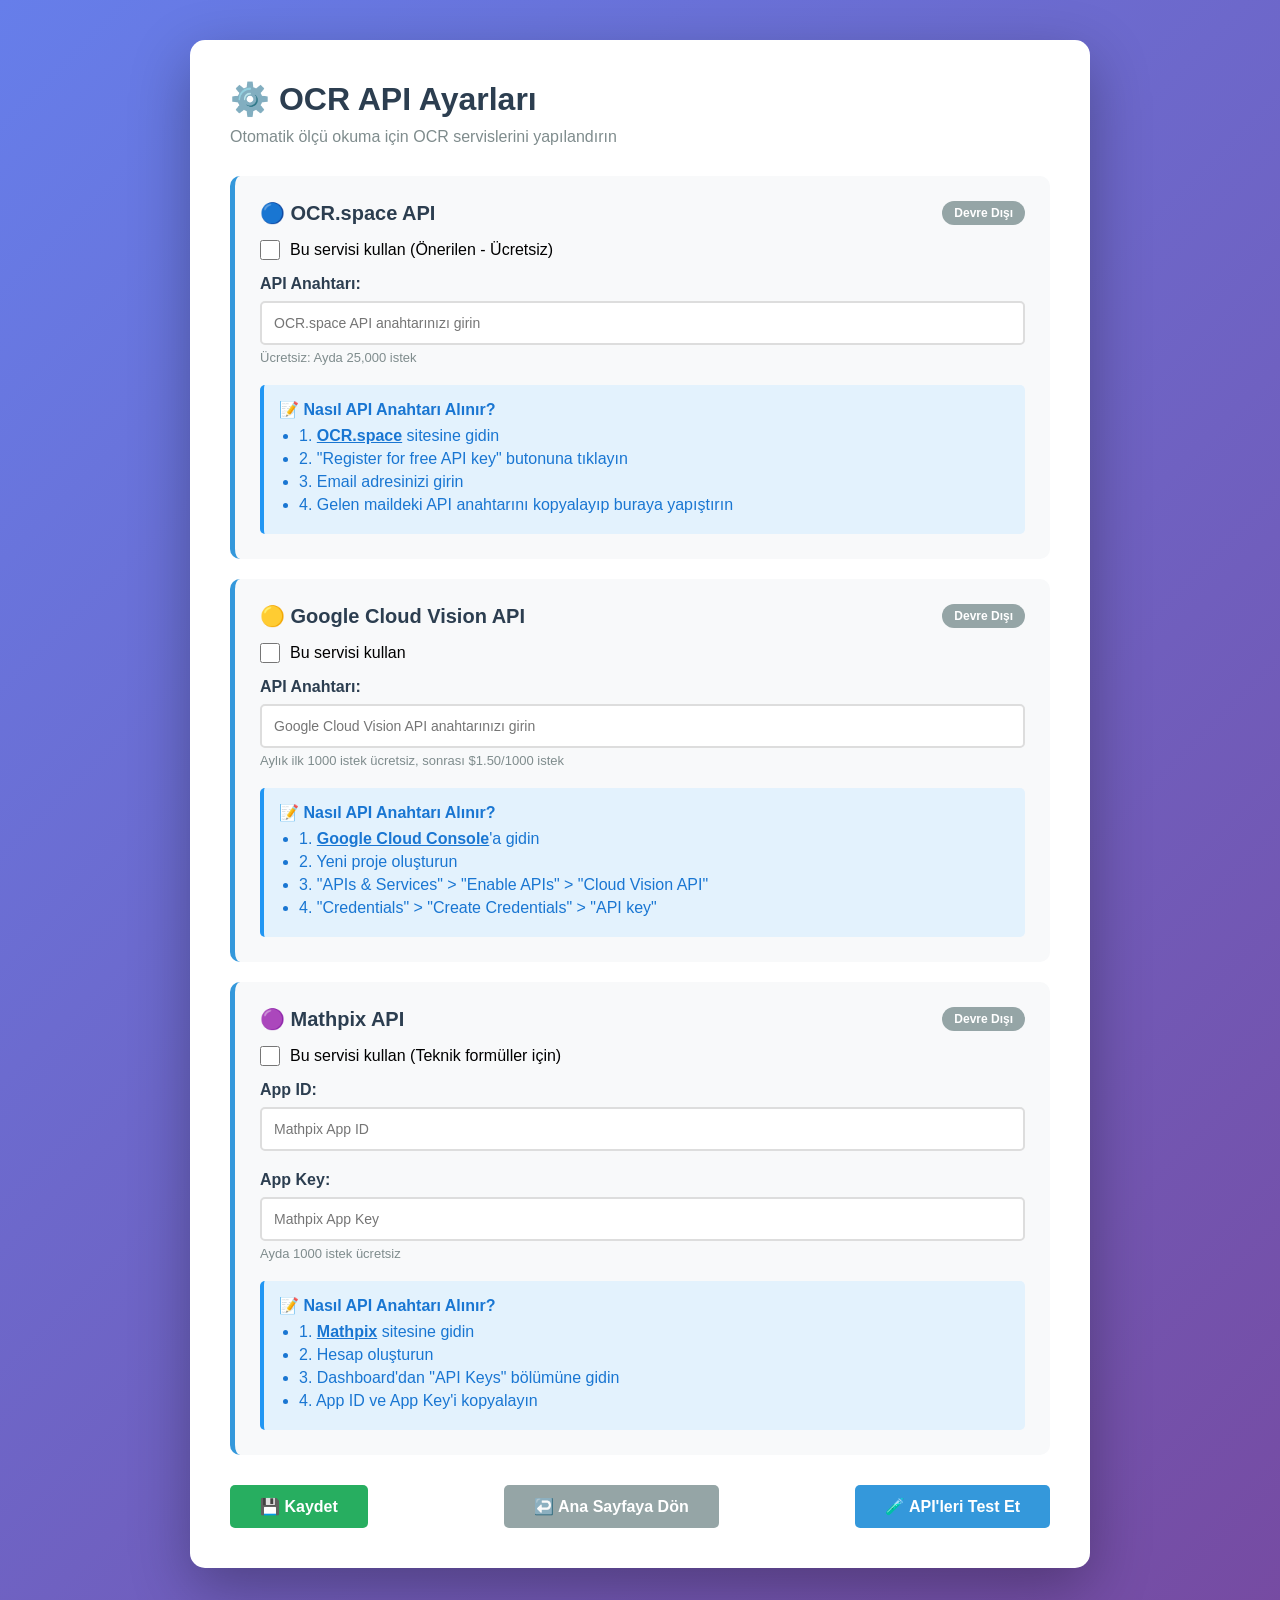
==== api-setup.html @ d79fcb0c "Initial: Teknik Resim Balonlama Co-Authored-By: Claude Opus 4.8 <noreply@anthropic.com>" ====
<!DOCTYPE html>
<html lang="tr">
<head>
    <meta charset="UTF-8">
    <meta name="viewport" content="width=device-width, initial-scale=1.0">
    <title>API Ayarları - Teknik Resim Balon</title>
    <style>
        * {
            margin: 0;
            padding: 0;
            box-sizing: border-box;
        }
        
        body {
            font-family: 'Segoe UI', Tahoma, Geneva, Verdana, sans-serif;
            background: linear-gradient(135deg, #667eea 0%, #764ba2 100%);
            min-height: 100vh;
            padding: 40px 20px;
        }
        
        .container {
            max-width: 900px;
            margin: 0 auto;
            background: white;
            border-radius: 15px;
            padding: 40px;
            box-shadow: 0 20px 60px rgba(0, 0, 0, 0.3);
        }
        
        h1 {
            color: #2c3e50;
            margin-bottom: 10px;
            font-size: 32px;
            display: flex;
            align-items: center;
            gap: 15px;
        }
        
        .subtitle {
            color: #7f8c8d;
            margin-bottom: 30px;
            font-size: 16px;
        }
        
        .api-card {
            background: #f8f9fa;
            border-radius: 10px;
            padding: 25px;
            margin-bottom: 20px;
            border-left: 5px solid #3498db;
        }
        
        .api-card.active {
            border-left-color: #27ae60;
            background: #e8f8f0;
        }
        
        .api-card h2 {
            color: #2c3e50;
            margin-bottom: 15px;
            font-size: 20px;
            display: flex;
            align-items: center;
            gap: 10px;
        }
        
        .status-badge {
            display: inline-block;
            padding: 5px 12px;
            border-radius: 20px;
            font-size: 12px;
            font-weight: bold;
            margin-left: auto;
        }
        
        .status-badge.active {
            background: #27ae60;
            color: white;
        }
        
        .status-badge.inactive {
            background: #95a5a6;
            color: white;
        }
        
        .form-group {
            margin-bottom: 20px;
        }
        
        .form-group label {
            display: block;
            color: #2c3e50;
            font-weight: 600;
            margin-bottom: 8px;
        }
        
        .form-group input[type="text"],
        .form-group input[type="password"] {
            width: 100%;
            padding: 12px;
            border: 2px solid #ddd;
            border-radius: 5px;
            font-size: 14px;
            transition: border-color 0.3s;
        }
        
        .form-group input:focus {
            outline: none;
            border-color: #3498db;
        }
        
        .checkbox-group {
            display: flex;
            align-items: center;
            gap: 10px;
            margin-bottom: 15px;
        }
        
        .checkbox-group input[type="checkbox"] {
            width: 20px;
            height: 20px;
            cursor: pointer;
        }
        
        .checkbox-group label {
            cursor: pointer;
            margin: 0;
        }
        
        .btn {
            display: inline-block;
            padding: 12px 30px;
            background: #3498db;
            color: white;
            text-decoration: none;
            border-radius: 5px;
            font-weight: bold;
            transition: all 0.3s;
            border: none;
            cursor: pointer;
            font-size: 16px;
        }
        
        .btn:hover {
            background: #2980b9;
            transform: translateY(-2px);
            box-shadow: 0 5px 15px rgba(52, 152, 219, 0.3);
        }
        
        .btn-success {
            background: #27ae60;
        }
        
        .btn-success:hover {
            background: #229954;
        }
        
        .btn-secondary {
            background: #95a5a6;
        }
        
        .btn-secondary:hover {
            background: #7f8c8d;
        }
        
        .actions {
            display: flex;
            gap: 15px;
            margin-top: 30px;
            justify-content: space-between;
        }
        
        .help-text {
            color: #7f8c8d;
            font-size: 13px;
            margin-top: 5px;
        }
        
        .alert {
            padding: 15px;
            border-radius: 5px;
            margin-bottom: 20px;
        }
        
        .alert-success {
            background: #d4edda;
            color: #155724;
            border: 1px solid #c3e6cb;
        }
        
        .alert-warning {
            background: #fff3cd;
            color: #856404;
            border: 1px solid #ffeeba;
        }
        
        .info-box {
            background: #e3f2fd;
            border-left: 4px solid #2196f3;
            padding: 15px;
            margin-top: 15px;
            border-radius: 5px;
        }
        
        .info-box h4 {
            color: #1976d2;
            margin-bottom: 8px;
        }
        
        .info-box ul {
            margin-left: 20px;
            color: #1976d2;
        }
        
        .info-box li {
            margin: 5px 0;
        }
        
        .info-box a {
            color: #1976d2;
            font-weight: bold;
        }
    </style>
</head>
<body>
    <div class="container">
        <h1>
            ⚙️ OCR API Ayarları
        </h1>
        <p class="subtitle">Otomatik ölçü okuma için OCR servislerini yapılandırın</p>
        
        <div id="successMessage" class="alert alert-success" style="display: none;">
            ✅ Ayarlar başarıyla kaydedildi!
        </div>
        
        <!-- OCR.space API -->
        <div class="api-card" id="ocrspaceCard">
            <h2>
                🔵 OCR.space API
                <span class="status-badge inactive" id="ocrspaceStatus">Devre Dışı</span>
            </h2>
            
            <div class="checkbox-group">
                <input type="checkbox" id="ocrspaceEnabled">
                <label for="ocrspaceEnabled">Bu servisi kullan (Önerilen - Ücretsiz)</label>
            </div>
            
            <div class="form-group">
                <label for="ocrspaceKey">API Anahtarı:</label>
                <input type="password" id="ocrspaceKey" placeholder="OCR.space API anahtarınızı girin">
                <p class="help-text">Ücretsiz: Ayda 25,000 istek</p>
            </div>
            
            <div class="info-box">
                <h4>📝 Nasıl API Anahtarı Alınır?</h4>
                <ul>
                    <li>1. <a href="https://ocr.space/ocrapi" target="_blank">OCR.space</a> sitesine gidin</li>
                    <li>2. "Register for free API key" butonuna tıklayın</li>
                    <li>3. Email adresinizi girin</li>
                    <li>4. Gelen maildeki API anahtarını kopyalayıp buraya yapıştırın</li>
                </ul>
            </div>
        </div>
        
        <!-- Google Cloud Vision -->
        <div class="api-card" id="googleCard">
            <h2>
                🟡 Google Cloud Vision API
                <span class="status-badge inactive" id="googleStatus">Devre Dışı</span>
            </h2>
            
            <div class="checkbox-group">
                <input type="checkbox" id="googleEnabled">
                <label for="googleEnabled">Bu servisi kullan</label>
            </div>
            
            <div class="form-group">
                <label for="googleKey">API Anahtarı:</label>
                <input type="password" id="googleKey" placeholder="Google Cloud Vision API anahtarınızı girin">
                <p class="help-text">Aylık ilk 1000 istek ücretsiz, sonrası $1.50/1000 istek</p>
            </div>
            
            <div class="info-box">
                <h4>📝 Nasıl API Anahtarı Alınır?</h4>
                <ul>
                    <li>1. <a href="https://console.cloud.google.com/" target="_blank">Google Cloud Console</a>'a gidin</li>
                    <li>2. Yeni proje oluşturun</li>
                    <li>3. "APIs & Services" > "Enable APIs" > "Cloud Vision API"</li>
                    <li>4. "Credentials" > "Create Credentials" > "API key"</li>
                </ul>
            </div>
        </div>
        
        <!-- Mathpix -->
        <div class="api-card" id="mathpixCard">
            <h2>
                🟣 Mathpix API
                <span class="status-badge inactive" id="mathpixStatus">Devre Dışı</span>
            </h2>
            
            <div class="checkbox-group">
                <input type="checkbox" id="mathpixEnabled">
                <label for="mathpixEnabled">Bu servisi kullan (Teknik formüller için)</label>
            </div>
            
            <div class="form-group">
                <label for="mathpixAppId">App ID:</label>
                <input type="text" id="mathpixAppId" placeholder="Mathpix App ID">
            </div>
            
            <div class="form-group">
                <label for="mathpixAppKey">App Key:</label>
                <input type="password" id="mathpixAppKey" placeholder="Mathpix App Key">
                <p class="help-text">Ayda 1000 istek ücretsiz</p>
            </div>
            
            <div class="info-box">
                <h4>📝 Nasıl API Anahtarı Alınır?</h4>
                <ul>
                    <li>1. <a href="https://mathpix.com/ocr" target="_blank">Mathpix</a> sitesine gidin</li>
                    <li>2. Hesap oluşturun</li>
                    <li>3. Dashboard'dan "API Keys" bölümüne gidin</li>
                    <li>4. App ID ve App Key'i kopyalayın</li>
                </ul>
            </div>
        </div>
        
        <div class="actions">
            <button class="btn btn-success" onclick="saveSettings()">💾 Kaydet</button>
            <a href="index.html" class="btn btn-secondary">↩️ Ana Sayfaya Dön</a>
            <button class="btn" onclick="testAPIs()">🧪 API'leri Test Et</button>
        </div>
    </div>
    
    <script>
        // Sayfa yüklendiğinde ayarları yükle
        window.addEventListener('DOMContentLoaded', loadSettings);
        
        function loadSettings() {
            // OCR.space
            const ocrspaceEnabled = localStorage.getItem('ocr_ocrspace_enabled') === 'true';
            const ocrspaceKey = localStorage.getItem('ocr_ocrspace_key') || '';
            
            document.getElementById('ocrspaceEnabled').checked = ocrspaceEnabled;
            document.getElementById('ocrspaceKey').value = ocrspaceKey;
            updateStatus('ocrspace', ocrspaceEnabled);
            
            // Google
            const googleEnabled = localStorage.getItem('ocr_google_enabled') === 'true';
            const googleKey = localStorage.getItem('ocr_google_key') || '';
            
            document.getElementById('googleEnabled').checked = googleEnabled;
            document.getElementById('googleKey').value = googleKey;
            updateStatus('google', googleEnabled);
            
            // Mathpix
            const mathpixEnabled = localStorage.getItem('ocr_mathpix_enabled') === 'true';
            const mathpixAppId = localStorage.getItem('ocr_mathpix_appid') || '';
            const mathpixAppKey = localStorage.getItem('ocr_mathpix_appkey') || '';
            
            document.getElementById('mathpixEnabled').checked = mathpixEnabled;
            document.getElementById('mathpixAppId').value = mathpixAppId;
            document.getElementById('mathpixAppKey').value = mathpixAppKey;
            updateStatus('mathpix', mathpixEnabled);
        }
        
        function saveSettings() {
            // OCR.space
            localStorage.setItem('ocr_ocrspace_enabled', document.getElementById('ocrspaceEnabled').checked);
            localStorage.setItem('ocr_ocrspace_key', document.getElementById('ocrspaceKey').value);
            
            // Google
            localStorage.setItem('ocr_google_enabled', document.getElementById('googleEnabled').checked);
            localStorage.setItem('ocr_google_key', document.getElementById('googleKey').value);
            
            // Mathpix
            localStorage.setItem('ocr_mathpix_enabled', document.getElementById('mathpixEnabled').checked);
            localStorage.setItem('ocr_mathpix_appid', document.getElementById('mathpixAppId').value);
            localStorage.setItem('ocr_mathpix_appkey', document.getElementById('mathpixAppKey').value);
            
            // Başarı mesajı
            const msg = document.getElementById('successMessage');
            msg.style.display = 'block';
            setTimeout(() => {
                msg.style.display = 'none';
            }, 3000);
            
            // Statusları güncelle
            updateStatus('ocrspace', document.getElementById('ocrspaceEnabled').checked);
            updateStatus('google', document.getElementById('googleEnabled').checked);
            updateStatus('mathpix', document.getElementById('mathpixEnabled').checked);
            
            console.log('✅ API ayarları kaydedildi');
        }
        
        function updateStatus(service, enabled) {
            const statusBadge = document.getElementById(service + 'Status');
            const card = document.getElementById(service + 'Card');
            
            if (enabled) {
                statusBadge.textContent = 'Aktif';
                statusBadge.classList.remove('inactive');
                statusBadge.classList.add('active');
                card.classList.add('active');
            } else {
                statusBadge.textContent = 'Devre Dışı';
                statusBadge.classList.remove('active');
                statusBadge.classList.add('inactive');
                card.classList.remove('active');
            }
        }
        
        function testAPIs() {
            alert('API test özelliği yakında eklenecek!\n\nŞimdilik ana sayfada gerçek bir ölçü seçerek test edebilirsiniz.');
        }
        
        // Checkbox değiştiğinde status güncelle
        document.getElementById('ocrspaceEnabled').addEventListener('change', (e) => {
            updateStatus('ocrspace', e.target.checked);
        });
        
        document.getElementById('googleEnabled').addEventListener('change', (e) => {
            updateStatus('google', e.target.checked);
        });
        
        document.getElementById('mathpixEnabled').addEventListener('change', (e) => {
            updateStatus('mathpix', e.target.checked);
        });
    </script>
</body>
</html>
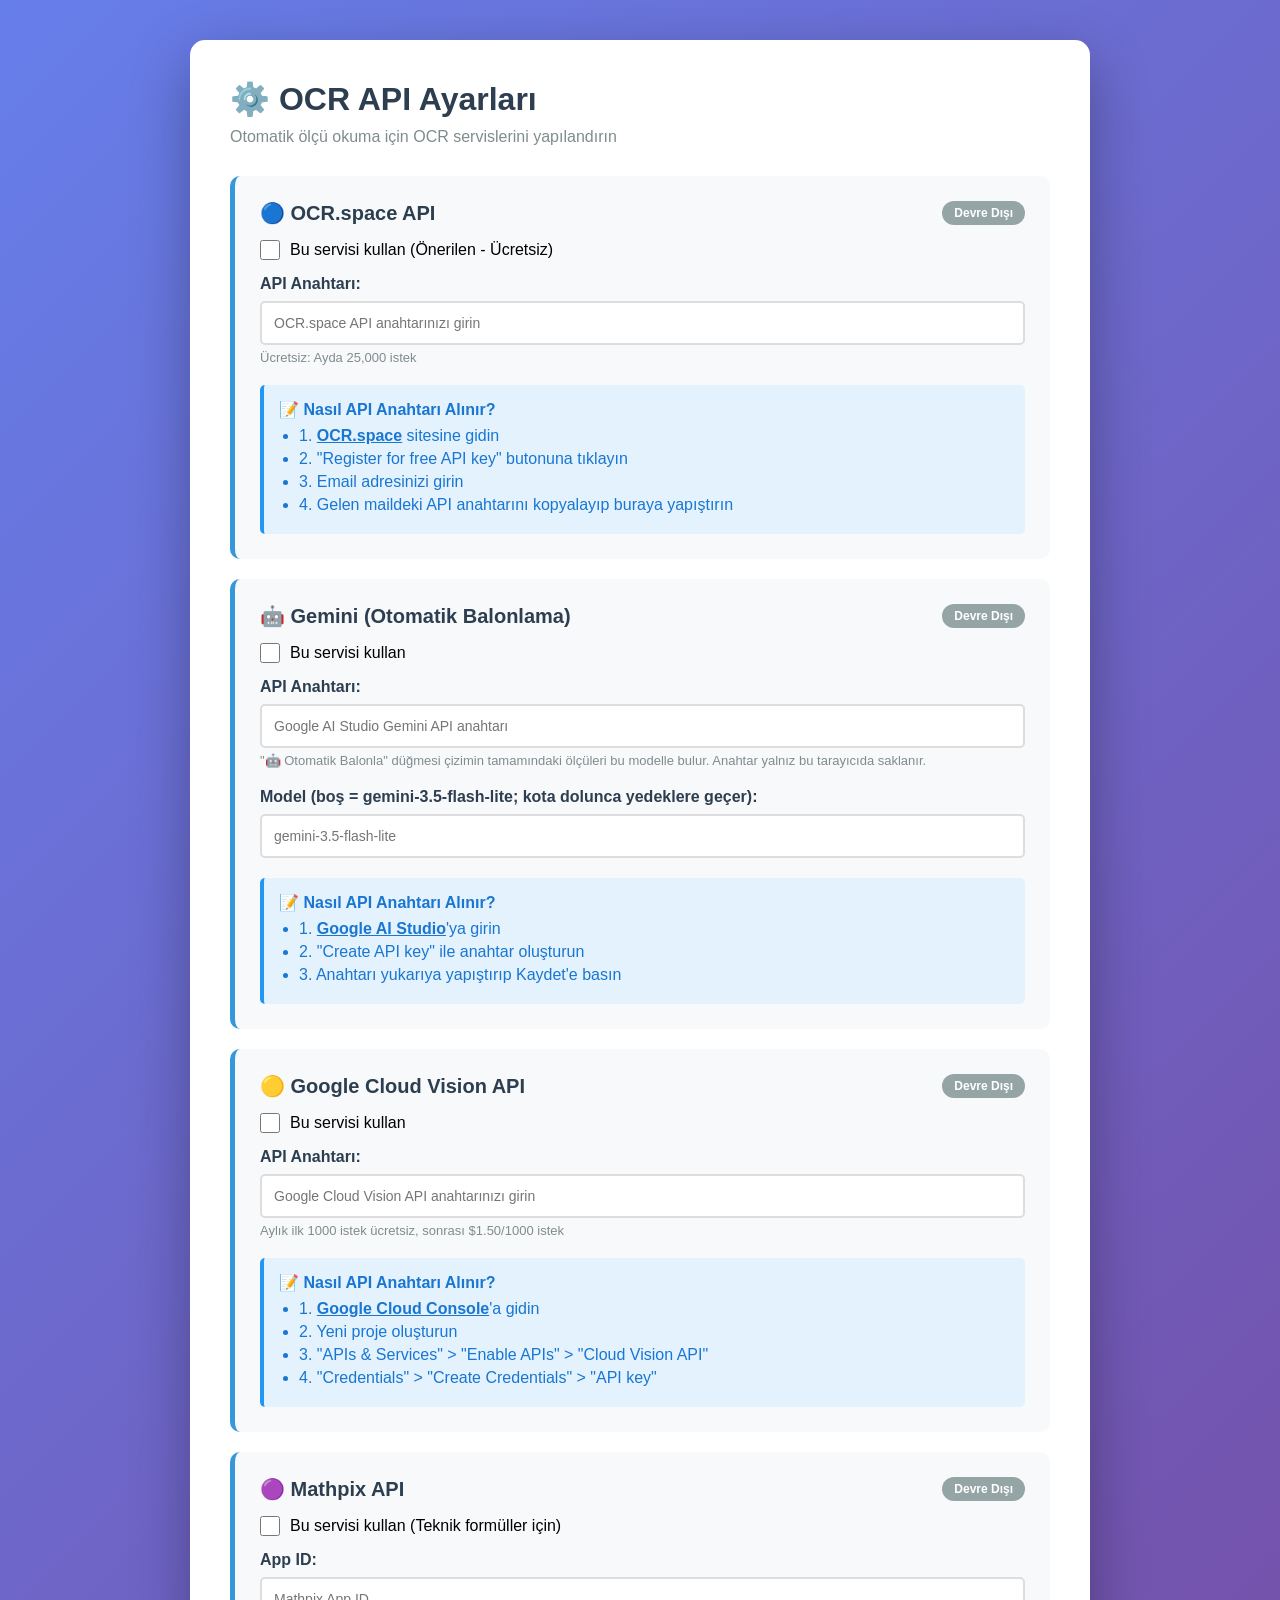
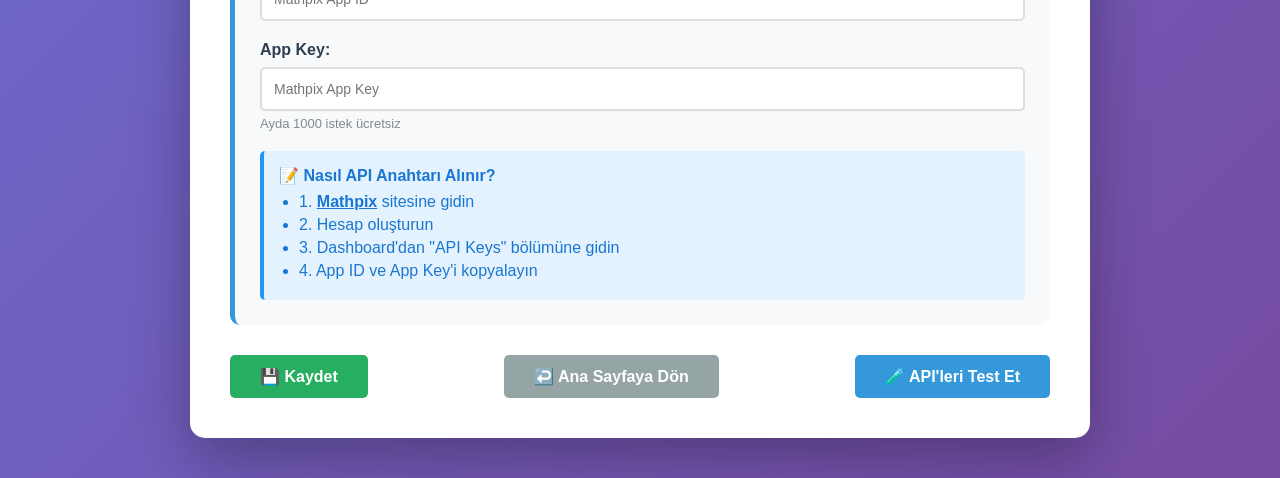
==== commit b304e5be: "Otomatik Balonla: Gemini gorme modeli ile tum olculeri bul, murekkep kutusuna hizala, balon+tablo, s" ====
--- a/api-setup.html
+++ b/api-setup.html
@@ -262,6 +262,35 @@
             </div>
         </div>
         
+        <!-- Gemini — Otomatik Balonlama -->
+        <div class="api-card" id="geminiCard">
+            <h2>
+                🤖 Gemini (Otomatik Balonlama)
+                <span class="status-badge inactive" id="geminiStatus">Devre Dışı</span>
+            </h2>
+            <div class="checkbox-group">
+                <input type="checkbox" id="geminiEnabled">
+                <label for="geminiEnabled">Bu servisi kullan</label>
+            </div>
+            <div class="form-group">
+                <label for="geminiKey">API Anahtarı:</label>
+                <input type="password" id="geminiKey" placeholder="Google AI Studio Gemini API anahtarı">
+                <p class="help-text">"🤖 Otomatik Balonla" düğmesi çizimin tamamındaki ölçüleri bu modelle bulur. Anahtar yalnız bu tarayıcıda saklanır.</p>
+            </div>
+            <div class="form-group">
+                <label for="geminiModel">Model (boş = gemini-3.5-flash-lite; kota dolunca yedeklere geçer):</label>
+                <input type="text" id="geminiModel" placeholder="gemini-3.5-flash-lite">
+            </div>
+            <div class="info-box">
+                <h4>📝 Nasıl API Anahtarı Alınır?</h4>
+                <ul>
+                    <li>1. <a href="https://aistudio.google.com/apikey" target="_blank">Google AI Studio</a>'ya girin</li>
+                    <li>2. "Create API key" ile anahtar oluşturun</li>
+                    <li>3. Anahtarı yukarıya yapıştırıp Kaydet'e basın</li>
+                </ul>
+            </div>
+        </div>
+
         <!-- Google Cloud Vision -->
         <div class="api-card" id="googleCard">
             <h2>
@@ -337,6 +366,13 @@
         window.addEventListener('DOMContentLoaded', loadSettings);
         
         function loadSettings() {
+            // Gemini (otomatik balonlama)
+            const geminiEnabled = localStorage.getItem('ocr_gemini_enabled') === 'true';
+            document.getElementById('geminiEnabled').checked = geminiEnabled;
+            document.getElementById('geminiKey').value = localStorage.getItem('ocr_gemini_key') || '';
+            document.getElementById('geminiModel').value = localStorage.getItem('ocr_gemini_model') || '';
+            updateStatus('gemini', geminiEnabled);
+
             // OCR.space
             const ocrspaceEnabled = localStorage.getItem('ocr_ocrspace_enabled') === 'true';
             const ocrspaceKey = localStorage.getItem('ocr_ocrspace_key') || '';
@@ -365,6 +401,11 @@
         }
         
         function saveSettings() {
+            // Gemini (otomatik balonlama)
+            localStorage.setItem('ocr_gemini_enabled', document.getElementById('geminiEnabled').checked);
+            localStorage.setItem('ocr_gemini_key', document.getElementById('geminiKey').value.trim());
+            localStorage.setItem('ocr_gemini_model', document.getElementById('geminiModel').value.trim());
+
             // OCR.space
             localStorage.setItem('ocr_ocrspace_enabled', document.getElementById('ocrspaceEnabled').checked);
             localStorage.setItem('ocr_ocrspace_key', document.getElementById('ocrspaceKey').value);
